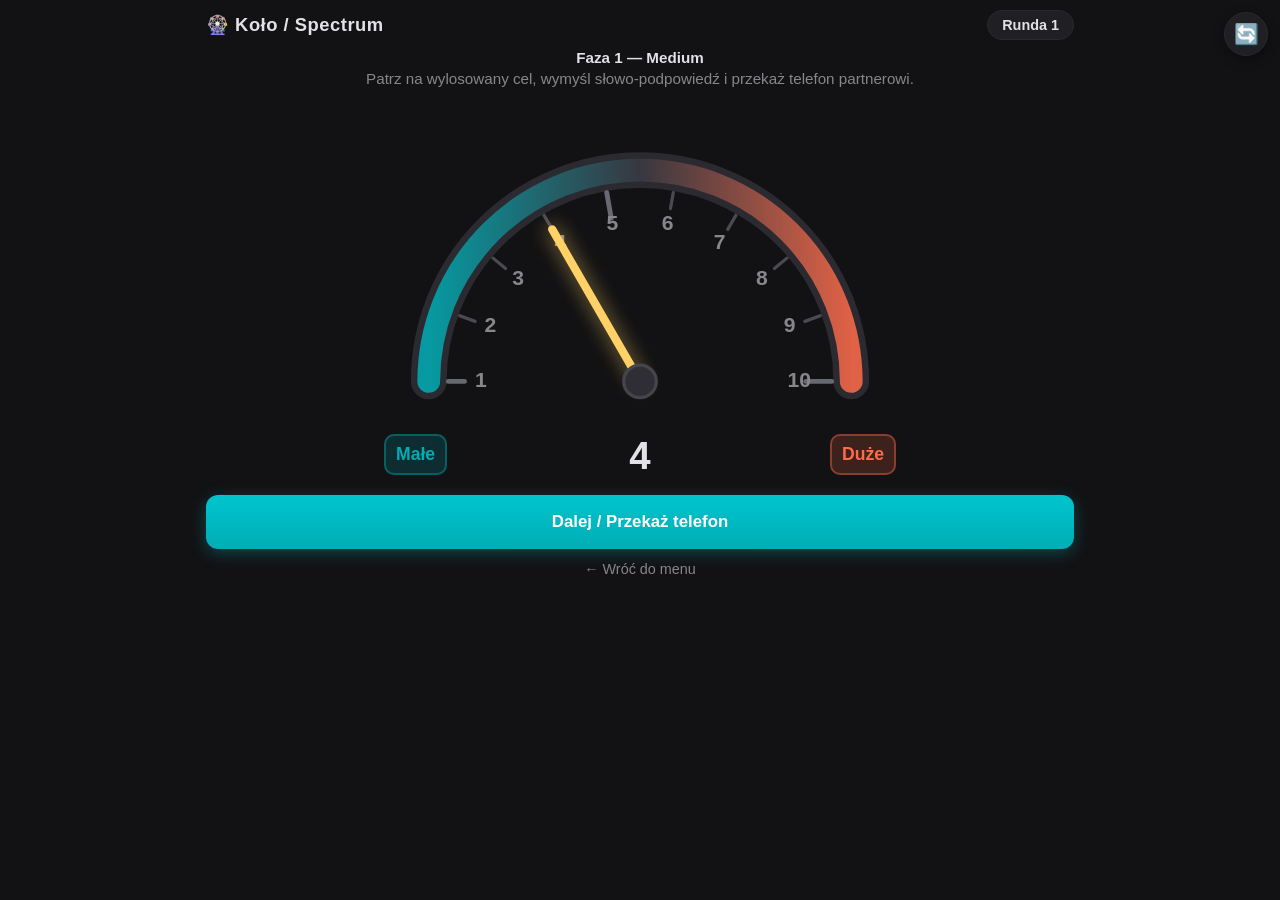
==== kolo.html @ 2f5ab911 "Add files via upload" ====
<!DOCTYPE html>
<html lang="pl">
<head>
  <meta charset="UTF-8" />
  <meta name="viewport" content="width=device-width, initial-scale=1.0, viewport-fit=cover" />
  <title>Koło / Spectrum</title>
  <link rel="stylesheet" href="kolo.css" />
</head>
<body>
  <button id="btn-obrot" class="obrot-btn" type="button" aria-label="Wymuś obrót ekranu">🔄</button>

  <div id="app-root">
    <main class="kolo-app">
      <div id="ekran-blad" class="error-msg hidden">
        Brak danych osi w grze.
        <a href="index.html" class="powrot-link">← Wróć do menu</a>
      </div>

      <div id="ekran-gry">
        <header class="kolo-header">
          <h1>🎡 Koło / Spectrum</h1>
          <span id="runda-badge" class="runda-badge">Runda 1</span>
        </header>

        <p id="faza-info" class="faza-info"></p>

        <div id="tarcza-wrap" class="tarcza-wrap">
          <svg id="tarcza-svg" viewBox="0 0 320 210" aria-label="Miernik spectrum 1–10">
            <defs>
              <linearGradient id="tarcza-gradient" x1="0%" y1="50%" x2="100%" y2="50%">
                <stop offset="0%" stop-color="#00adb5" />
                <stop offset="50%" stop-color="#3a3a42" />
                <stop offset="100%" stop-color="#ff6b4a" />
              </linearGradient>
            </defs>
            <path id="tarcza-luk-tlo" class="tarcza-luk tarcza-luk-tlo" />
            <path id="tarcza-luk-kolor" class="tarcza-luk tarcza-luk-kolor" />
            <g id="tarcza-kreski"></g>
            <g id="tarcza-numery"></g>
            <line id="igla-cel" class="igla igla-cel" />
            <line id="igla-partner" class="igla igla-partner" />
            <circle class="tarcza-srodek" cx="160" cy="175" r="10" />
          </svg>
          <div class="tarcza-etykiety">
            <span id="label-lewy" class="tarcza-label left">—</span>
            <span id="tarcza-wartosc" class="tarcza-wartosc">5</span>
            <span id="label-prawy" class="tarcza-label right">—</span>
          </div>
        </div>

        <section id="sekcja-akcji" class="sekcja-akcji hidden">
          <button id="btn-zatwierdz" class="btn btn-primary" type="button">Zatwierdź wynik</button>
        </section>

        <section id="sekcja-wynik" class="wynik-karta hidden">
          <p id="wynik-opis" class="wynik-opis"></p>
          <div class="wynik-szczegoly">
            <span><i class="kropka kropka-cel"></i> <span id="wynik-cel">Cel Medium: —</span></span>
            <span><i class="kropka kropka-partner"></i> <span id="wynik-partner">Partner: —</span></span>
          </div>
        </section>

        <div class="btn-row">
          <button id="btn-dalej" class="btn btn-primary" type="button">Dalej / Przekaż telefon</button>
          <button id="btn-nastepna" class="btn btn-primary hidden" type="button">Następna runda</button>
        </div>

        <a href="index.html" class="powrot-link">← Wróć do menu</a>
      </div>
    </main>
  </div>

  <script src="kolo.js"></script>
</body>
</html>
---- kolo.css ----
:root {
  --vh: 1vh;
  --vw: 1vw;
  --bg: #121214;
  --surface: #1a1a1e;
  --surface-2: #202024;
  --border: #29292e;
  --text: #e1e1e6;
  --muted: #87868b;
  --left: #00adb5;
  --right: #ff6b4a;
  --target: #ffd166;
  --partner: #a78bfa;
  --primary: #00adb5;
}

html {
  width: calc(var(--vw) * 100);
  height: calc(var(--vh) * 100);
  overflow: hidden;
}

* {
  box-sizing: border-box;
}

body {
  margin: 0;
  font-family: "Segoe UI", Tahoma, Geneva, Verdana, sans-serif;
  background: var(--bg);
  color: var(--text);
  min-height: calc(var(--vh) * 100);
  overflow: hidden;
  -webkit-tap-highlight-color: transparent;
  touch-action: manipulation;
}

#app-root {
  width: calc(var(--vw) * 100);
  height: calc(var(--vh) * 100);
  display: flex;
  flex-direction: column;
  transition: transform 0.35s ease;
}

#app-root.wymuszony-obrot {
  position: fixed;
  top: 50%;
  left: 50%;
  width: calc(var(--vh) * 100);
  height: calc(var(--vw) * 100);
  transform: translate(-50%, -50%) rotate(90deg);
}

.obrot-btn {
  position: fixed;
  top: calc(12px + env(safe-area-inset-top));
  right: calc(12px + env(safe-area-inset-right));
  z-index: 100;
  width: 44px;
  height: 44px;
  border-radius: 50%;
  border: 1px solid var(--border);
  background: var(--surface-2);
  color: var(--text);
  font-size: 20px;
  cursor: pointer;
  display: flex;
  align-items: center;
  justify-content: center;
  box-shadow: 0 4px 12px rgba(0, 0, 0, 0.35);
}

.obrot-btn:active {
  opacity: 0.85;
}

.kolo-app {
  flex: 1;
  display: flex;
  flex-direction: column;
  padding: calc(16px + env(safe-area-inset-top)) 16px calc(16px + env(safe-area-inset-bottom));
  max-width: 640px;
  width: 100%;
  margin: 0 auto;
  overflow-y: auto;
}

.kolo-header {
  display: flex;
  align-items: center;
  justify-content: space-between;
  gap: 12px;
  margin-bottom: 8px;
}

.kolo-header h1 {
  margin: 0;
  font-size: 1.35rem;
  letter-spacing: 0.5px;
}

.runda-badge {
  background: var(--surface-2);
  border: 1px solid var(--border);
  border-radius: 999px;
  padding: 6px 14px;
  font-size: 0.9rem;
  font-weight: 700;
  white-space: nowrap;
}

.faza-info {
  text-align: center;
  color: var(--muted);
  font-size: 0.95rem;
  margin: 4px 0 12px;
  min-height: 2.6em;
  line-height: 1.35;
}

.faza-info strong {
  color: var(--text);
}

.hidden {
  display: none !important;
}

/* Półkolista tarcza — obrotomierz */
.tarcza-wrap {
  position: relative;
  width: 100%;
  max-width: 420px;
  margin: 0 auto 12px;
  user-select: none;
  -webkit-user-select: none;
}

.tarcza-wrap.interaktywna {
  cursor: grab;
  touch-action: none;
}

.tarcza-wrap.interaktywna:active {
  cursor: grabbing;
}

#tarcza-svg {
  display: block;
  width: 100%;
  height: auto;
  overflow: visible;
}

.tarcza-luk {
  fill: none;
  stroke-linecap: round;
}

.tarcza-luk-tlo {
  stroke: #2a2a30;
  stroke-width: 22;
}

.tarcza-luk-kolor {
  stroke: url(#tarcza-gradient);
  stroke-width: 14;
  opacity: 0.85;
}

.tarcza-kreska {
  stroke: #4a4a52;
  stroke-width: 2;
  stroke-linecap: round;
}

.tarcza-kreska.glowna {
  stroke: #686870;
  stroke-width: 3;
}

.tarcza-numer {
  fill: var(--muted);
  font-size: 13px;
  font-weight: 700;
  text-anchor: middle;
  dominant-baseline: middle;
}

.tarcza-srodek {
  fill: #2e2e34;
  stroke: #45454d;
  stroke-width: 2;
}

.igla {
  stroke-width: 5;
  stroke-linecap: round;
  opacity: 0;
  transition: opacity 0.25s ease;
}

.igla.widoczna {
  opacity: 1;
}

.igla-cel {
  stroke: var(--target);
  filter: drop-shadow(0 0 6px rgba(255, 209, 102, 0.65));
}

.igla-partner {
  stroke: var(--partner);
  filter: drop-shadow(0 0 6px rgba(167, 139, 250, 0.55));
}

.tarcza-etykiety {
  display: grid;
  grid-template-columns: 1fr auto 1fr;
  align-items: end;
  gap: 8px;
  margin-top: -4px;
  padding: 0 4px;
}

.tarcza-label {
  font-weight: 800;
  font-size: clamp(0.85rem, 3.5vw, 1.1rem);
  line-height: 1.2;
  padding: 8px 10px;
  border-radius: 10px;
  text-align: center;
}

.tarcza-label.left {
  background: rgba(0, 173, 181, 0.18);
  color: var(--left);
  border: 2px solid rgba(0, 173, 181, 0.4);
  justify-self: start;
}

.tarcza-label.right {
  background: rgba(255, 107, 74, 0.18);
  color: var(--right);
  border: 2px solid rgba(255, 107, 74, 0.4);
  justify-self: end;
}

.tarcza-wartosc {
  font-size: 2.4rem;
  font-weight: 800;
  color: var(--text);
  text-align: center;
  min-width: 56px;
  line-height: 1;
}

.tarcza-wrap.interaktywna .tarcza-wartosc {
  color: var(--partner);
}

/* Akcje fazy 2 */
.sekcja-akcji {
  margin-bottom: 12px;
}

.sekcja-akcji .btn {
  margin-top: 0;
}

/* Wynik fazy 3 */
.wynik-karta {
  background: var(--surface);
  border: 1px solid var(--border);
  border-radius: 14px;
  padding: 18px;
  text-align: center;
  margin-bottom: 16px;
}

.wynik-opis {
  color: var(--text);
  font-size: 1rem;
  font-weight: 600;
  margin: 0 0 14px;
}

.wynik-szczegoly {
  display: flex;
  justify-content: center;
  flex-wrap: wrap;
  gap: 16px 24px;
  font-size: 0.9rem;
}

.wynik-szczegoly span {
  display: flex;
  align-items: center;
  gap: 6px;
}

.kropka {
  width: 12px;
  height: 12px;
  border-radius: 50%;
  display: inline-block;
}

.kropka-cel {
  background: var(--target);
}

.kropka-partner {
  background: var(--partner);
}

.btn-row {
  display: flex;
  flex-direction: column;
  gap: 10px;
  margin-top: auto;
  padding-top: 8px;
}

.btn {
  width: 100%;
  min-height: 54px;
  padding: 14px 20px;
  font-size: 1.05rem;
  font-weight: 700;
  border-radius: 12px;
  border: none;
  cursor: pointer;
  transition: transform 0.15s, opacity 0.15s;
}

.btn:active {
  transform: scale(0.98);
  opacity: 0.92;
}

.btn-primary {
  background: linear-gradient(180deg, #00c4cd, var(--primary));
  color: #fff;
  box-shadow: 0 4px 16px rgba(0, 173, 181, 0.35);
}

.error-msg {
  color: #ff6b81;
  text-align: center;
  padding: 20px;
}

.powrot-link {
  display: block;
  text-align: center;
  margin-top: 12px;
  color: var(--muted);
  font-size: 0.9rem;
  text-decoration: none;
}

.powrot-link:hover {
  color: var(--text);
}

@media (orientation: landscape) {
  .kolo-app {
    max-width: 900px;
    padding-top: calc(10px + env(safe-area-inset-top));
    padding-bottom: calc(10px + env(safe-area-inset-bottom));
  }

  .kolo-header h1 {
    font-size: 1.15rem;
  }

  .faza-info {
    margin-bottom: 8px;
  }

  .tarcza-wrap {
    max-width: 520px;
  }

  .btn-row {
    flex-direction: row;
  }

  .btn-row .btn {
    flex: 1;
  }
}
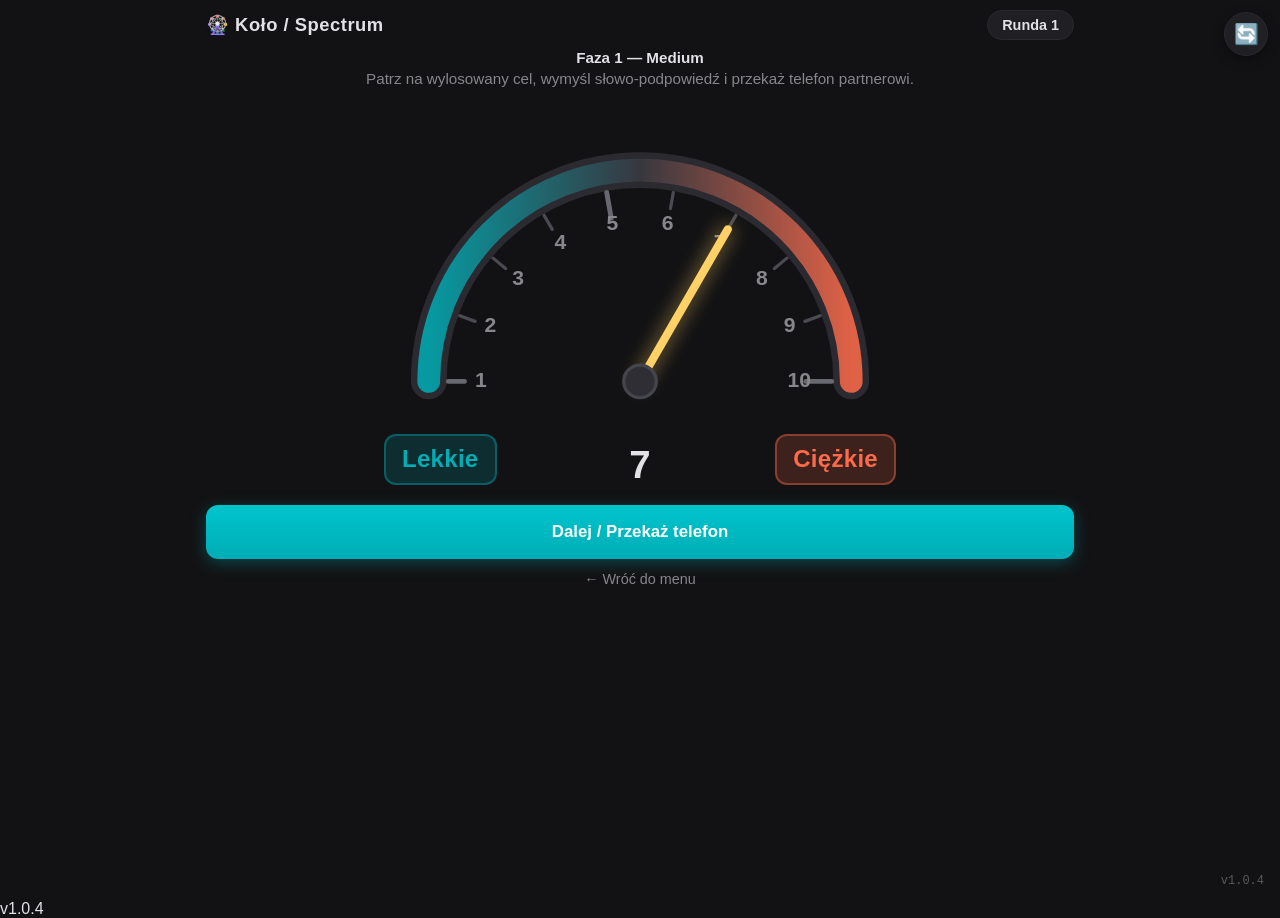
==== commit 94c86fa1: "Update kolo.html" ====
--- a/kolo.html
+++ b/kolo.html
@@ -66,10 +66,13 @@
         </div>
 
         <a href="index.html" class="powrot-link">← Wróć do menu</a>
+        <div style="position: absolute; bottom: 12px; right: 16px; font-size: 0.75rem; color: #87868b; opacity: 0.6; font-family: monospace; pointer-events: none;">v1.0.4</div>
+      </div>
       </div>
     </main>
   </div>
 
   <script src="kolo.js"></script>
+  <div> v1.0.4</div>
 </body>
 </html>
--- a/kolo.css
+++ b/kolo.css
@@ -226,11 +226,13 @@
 
 .tarcza-label {
   font-weight: 800;
-  font-size: clamp(0.85rem, 3.5vw, 1.1rem);
-  line-height: 1.2;
-  padding: 8px 10px;
-  border-radius: 10px;
-  text-align: center;
+  /* Zwiększono zakres: minimalnie 1.2rem, skaluje się mocniej z szerokością ekranu (4.5vw) aż do maks 1.5rem */
+  font-size: clamp(1.2rem, 4.5vw, 1.5rem); 
+  line-height: 1.1;
+  padding: 10px 16px; /* Większy padding da ładniejszą ramkę wokół dużego tekstu */
+  border-radius: 12px;
+  text-align: center;
+  letter-spacing: 0.3px; /* Delikatne rozstrzelenie liter ułatwia czytanie dużych napisów */
 }
 
 .tarcza-label.left {
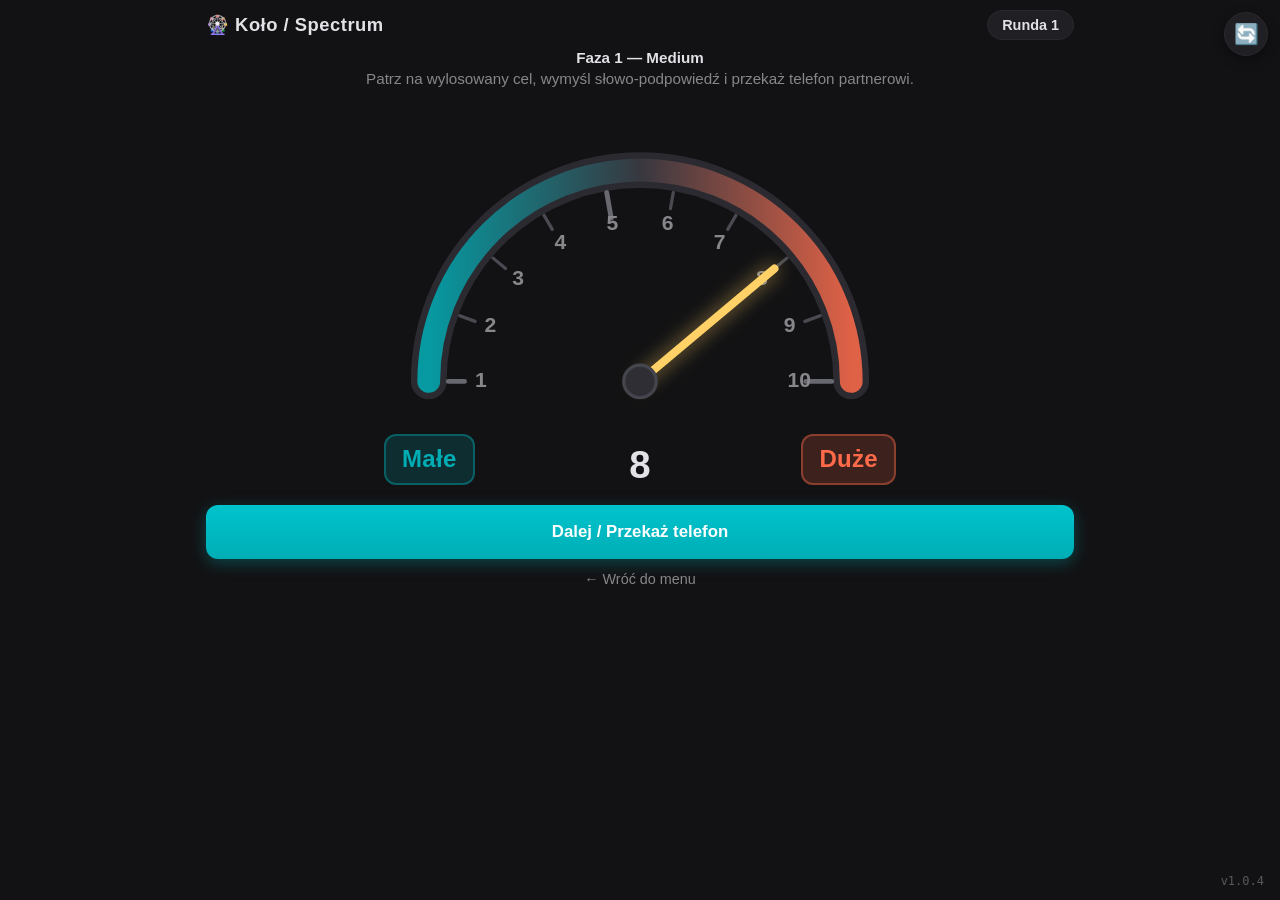
==== commit 3e0b70e2: "Update kolo.html" ====
--- a/kolo.html
+++ b/kolo.html
@@ -73,6 +73,6 @@
   </div>
 
   <script src="kolo.js"></script>
-  <div> v1.0.4</div>
+ 
 </body>
 </html>
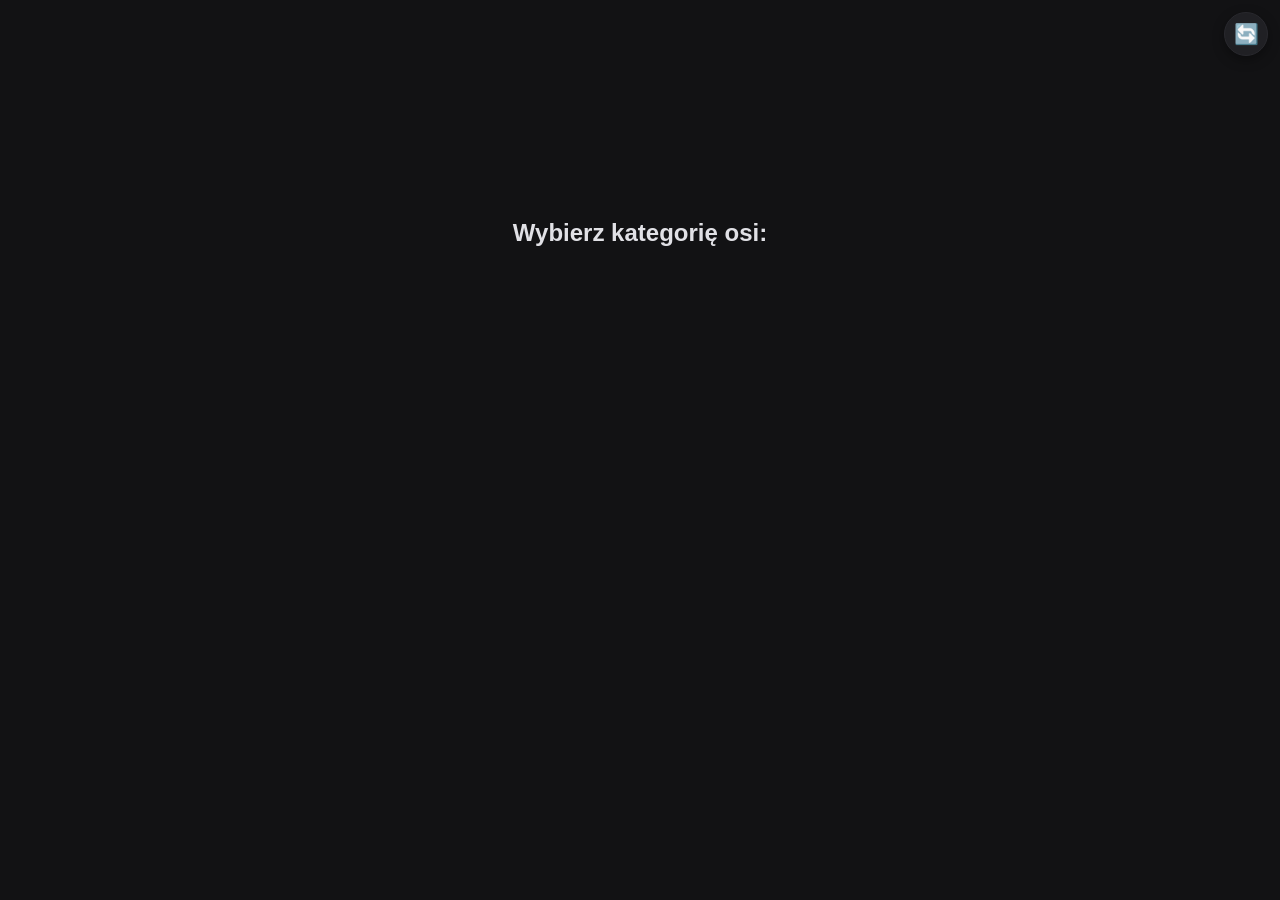
==== commit 8130ad70: "Update kolo.html" ====
--- a/kolo.html
+++ b/kolo.html
@@ -16,7 +16,13 @@
         <a href="index.html" class="powrot-link">← Wróć do menu</a>
       </div>
 
-      <div id="ekran-gry">
+      <div id="ekran-startowy" style="display: flex; flex-direction: column; gap: 14px; justify-content: center; align-items: center; min-height: 50vh; text-align: center;">
+        <h2 style="margin-bottom: 10px;">Wybierz kategorię osi:</h2>
+        
+        <div id="kontener-kategorii" style="display: flex; flex-direction: column; gap: 12px; width: 100%; max-width: 300px;"></div>
+      </div>
+
+      <div id="ekran-gry" class="hidden">
         <header class="kolo-header">
           <h1>🎡 Koło / Spectrum</h1>
           <span id="runda-badge" class="runda-badge">Runda 1</span>
@@ -65,14 +71,14 @@
           <button id="btn-nastepna" class="btn btn-primary hidden" type="button">Następna runda</button>
         </div>
 
+        <center><button id="btn-powrot" class="powrot-link" type="button" style="background: none; border: none; color: var(--muted); cursor: pointer; font-size: 1rem; padding: 10px;">← Wróć do wyboru</button></center>
         <a href="index.html" class="powrot-link">← Wróć do menu</a>
-        <div style="position: absolute; bottom: 12px; right: 16px; font-size: 0.75rem; color: #87868b; opacity: 0.6; font-family: monospace; pointer-events: none;">v1.0.4</div>
-      </div>
+        
+        <div style="position: absolute; bottom: 12px; right: 16px; font-size: 0.75rem; color: #87868b; opacity: 0.6; font-family: monospace; pointer-events: none;">v1.1.6</div>
       </div>
     </main>
   </div>
 
   <script src="kolo.js"></script>
- 
 </body>
 </html>
